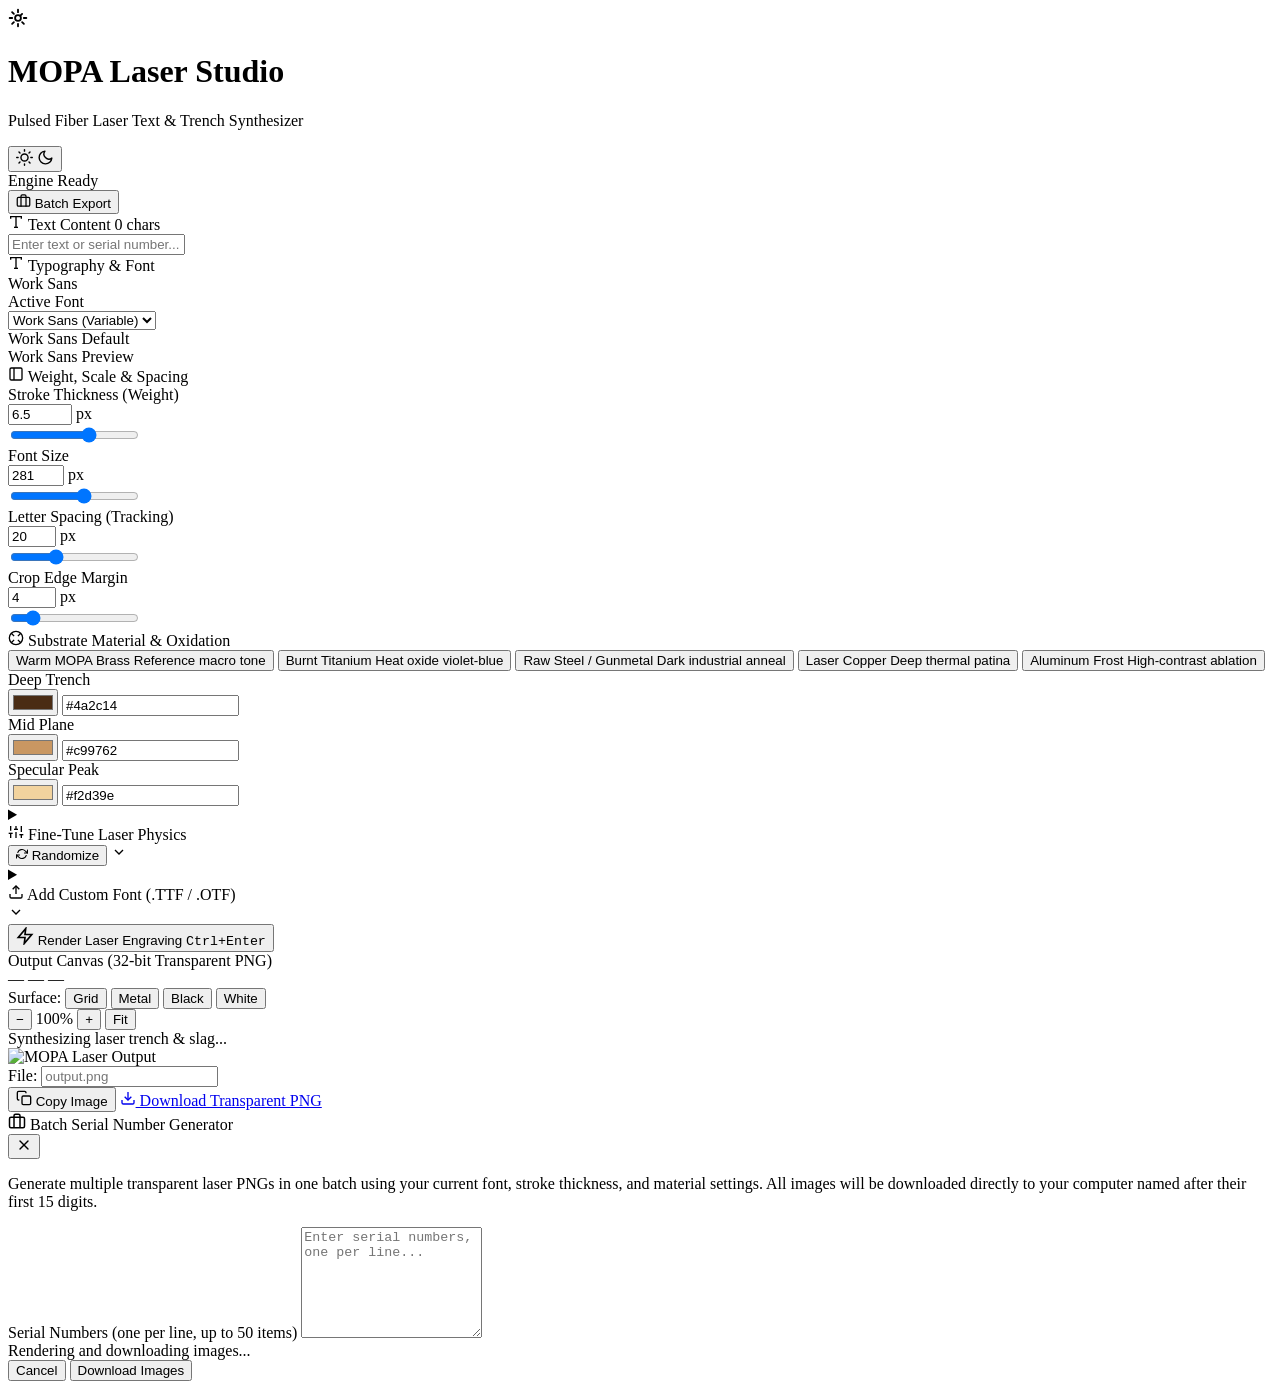
==== templates/index.html @ c63aba0c "feat: complete MOPA Laser Studio with 100% client-side GitHub Pages support" ====
<!DOCTYPE html>
<html lang="en">
<head>
  <meta charset="UTF-8">
  <meta name="viewport" content="width=device-width, initial-scale=1.0">
  <title>MOPA Laser Studio</title>
  <link rel="icon" href="data:image/svg+xml,<svg xmlns='http://www.w3.org/2000/svg' viewBox='0 0 100 100'><rect width='100' height='100' rx='22' fill='%230071e3'/><path d='M30 70 L70 30 M45 30 L70 30 L70 55' stroke='white' stroke-width='9' stroke-linecap='round' stroke-linejoin='round' fill='none'/></svg>">
  <link rel="stylesheet" href="static/css/style.css">
  <!-- Apple-inspired Typography -->
  <link rel="preconnect" href="https://fonts.googleapis.com">
  <link rel="preconnect" href="https://fonts.gstatic.com" crossorigin>
  <link href="https://fonts.googleapis.com/css2?family=Inter:wght@300;400;500;600;700&family=JetBrains+Mono:wght@400;500;600&display=swap" rel="stylesheet">
</head>
<body class="light-theme">
  <!-- Apple-style Frosted Header -->
  <header class="app-header">
    <div class="header-left">
      <div class="logo-mark">
        <svg width="20" height="20" viewBox="0 0 24 24" fill="none" stroke="currentColor" stroke-width="2.2" stroke-linecap="round" stroke-linejoin="round">
          <circle cx="12" cy="12" r="3.5"></circle>
          <path d="M12 2v3"></path>
          <path d="M12 19v3"></path>
          <path d="M2 12h3"></path>
          <path d="M19 12h3"></path>
          <path d="m4.93 4.93 2.12 2.12"></path>
          <path d="m16.95 16.95 2.12 2.12"></path>
          <path d="m16.95 7.05-2.12 2.12"></path>
          <path d="m4.93 19.07 2.12-2.12"></path>
        </svg>
      </div>
      <div>
        <h1 class="logo-title">MOPA Laser Studio</h1>
        <p class="logo-subtitle">Pulsed Fiber Laser Text &amp; Trench Synthesizer</p>
      </div>
    </div>
    
    <div class="header-right">
      <!-- Dark / Light Mode Switcher -->
      <button type="button" class="theme-toggle-btn" id="themeToggleBtn" aria-label="Toggle Dark Mode" title="Toggle Light / Dark Mode">
        <svg class="sun-icon" width="17" height="17" viewBox="0 0 24 24" fill="none" stroke="currentColor" stroke-width="2" stroke-linecap="round" stroke-linejoin="round">
          <circle cx="12" cy="12" r="5"></circle>
          <line x1="12" y1="1" x2="12" y2="3"></line>
          <line x1="12" y1="21" x2="12" y2="23"></line>
          <line x1="4.22" y1="4.22" x2="5.64" y2="5.64"></line>
          <line x1="18.36" y1="18.36" x2="19.78" y2="19.78"></line>
          <line x1="1" y1="12" x2="3" y2="12"></line>
          <line x1="21" y1="12" x2="23" y2="12"></line>
          <line x1="4.22" y1="19.78" x2="5.64" y2="18.36"></line>
          <line x1="18.36" y1="5.64" x2="19.78" y2="4.22"></line>
        </svg>
        <svg class="moon-icon" width="17" height="17" viewBox="0 0 24 24" fill="none" stroke="currentColor" stroke-width="2" stroke-linecap="round" stroke-linejoin="round">
          <path d="M21 12.79A9 9 0 1 1 11.21 3 7 7 0 0 0 21 12.79z"></path>
        </svg>
      </button>

      <div class="status-indicator" id="appStatus">
        <span class="status-pip"></span>
        <span class="status-text">Engine Ready</span>
      </div>

      <button type="button" class="btn-apple-glow btn-apple-sm" id="openBatchModalBtn">
        <svg width="15" height="15" viewBox="0 0 24 24" fill="none" stroke="currentColor" stroke-width="2" stroke-linecap="round" stroke-linejoin="round">
          <rect x="2" y="7" width="20" height="14" rx="2" ry="2"></rect>
          <path d="M16 21V5a2 2 0 0 0-2-2h-4a2 2 0 0 0-2 2v16"></path>
        </svg>
        Batch Export
      </button>
    </div>
  </header>

  <!-- Main Split Workspace -->
  <main class="workspace-layout">
    <!-- Left Configuration Sidebar -->
    <aside class="controls-sidebar">
      <!-- 1. Text & Serial Input -->
      <section class="card">
        <div class="card-head">
          <label for="textInput" class="card-title">
            <svg width="16" height="16" viewBox="0 0 24 24" fill="none" stroke="currentColor" stroke-width="2">
              <polyline points="4 7 4 4 20 4 20 7"></polyline>
              <line x1="9" y1="20" x2="15" y2="20"></line>
              <line x1="12" y1="4" x2="12" y2="20"></line>
            </svg>
            Text Content
          </label>
          <span class="badge" id="charCount">0 chars</span>
        </div>

        <div class="input-wrap">
          <input 
            type="text" 
            id="textInput" 
            class="text-input" 
            value="" 
            placeholder="Enter text or serial number..."
            autocomplete="off"
            spellcheck="false"
          />
        </div>
      </section>

      <!-- 2. Typography & Font Selection (Work Sans Default) -->
      <section class="card">
        <div class="card-head">
          <div class="card-title">
            <svg width="16" height="16" viewBox="0 0 24 24" fill="none" stroke="currentColor" stroke-width="2">
              <path d="M4 7V4h16v3"></path>
              <path d="M9 20h6"></path>
              <path d="M12 4v16"></path>
            </svg>
            Typography &amp; Font
          </div>
          <span class="badge badge-accent" id="activeFontBadge">Work Sans</span>
        </div>

        <!-- Font Selector Dropdown -->
        <div class="field-group">
          <label for="fontSelect" class="field-label">Active Font</label>
          <div class="select-wrapper">
            <select id="fontSelect" class="select-input">
              <option value="WorkSans-VariableFont_wght.ttf" selected>Work Sans (Variable)</option>
              <option value="Arial-Bold.ttf">Arial Bold</option>
              <option value="Consolas.ttf">Consolas</option>
              <option value="Impact.ttf">Impact</option>
            </select>
          </div>
        </div>

        <!-- Live Font Preview Strip -->
        <div class="font-preview-card">
          <div class="preview-meta">
            <span id="fontFamilyLabel">Work Sans</span>
            <span id="fontSizeKbLabel">Default</span>
          </div>
          <div class="preview-sample" id="liveFontPreview">
            Work Sans Preview
          </div>
        </div>
      </section>

      <!-- 3. Weight, Scale & Spacing (Exact user specifications) -->
      <section class="card">
        <div class="card-head">
          <div class="card-title">
            <svg width="16" height="16" viewBox="0 0 24 24" fill="none" stroke="currentColor" stroke-width="2">
              <rect x="3" y="3" width="18" height="18" rx="2" ry="2"></rect>
              <line x1="9" y1="3" x2="9" y2="21"></line>
            </svg>
            Weight, Scale &amp; Spacing
          </div>
        </div>

        <!-- Stroke Thickness (Weight): Default 6.5 px -->
        <div class="control-row">
          <div class="row-header">
            <label for="strokeThicknessInput" class="row-label">Stroke Thickness (Weight)</label>
            <div class="val-pill">
              <input type="number" id="strokeThicknessVal" class="num-box" min="-8" max="15" step="0.5" value="6.5" /> px
            </div>
          </div>
          <input type="range" id="strokeThicknessInput" min="-8" max="15" step="0.5" value="6.5" class="range-slider" />
        </div>

        <!-- Font Size: Default 281 px -->
        <div class="control-row">
          <div class="row-header">
            <label for="fontSizeInput" class="row-label">Font Size</label>
            <div class="val-pill">
              <input type="number" id="fontSizeVal" class="num-box" min="40" max="450" value="281" /> px
            </div>
          </div>
          <input type="range" id="fontSizeInput" min="40" max="450" value="281" class="range-slider" />
        </div>

        <!-- Letter Spacing (Tracking): Default 20 px -->
        <div class="control-row">
          <div class="row-header">
            <label for="letterSpacingInput" class="row-label">Letter Spacing (Tracking)</label>
            <div class="val-pill">
              <input type="number" id="letterSpacingVal" class="num-box" min="0" max="60" value="20" /> px
            </div>
          </div>
          <input type="range" id="letterSpacingInput" min="0" max="60" value="20" class="range-slider" />
        </div>

        <!-- Crop Edge Margin: Default 4 px -->
        <div class="control-row">
          <div class="row-header">
            <label for="cropPadInput" class="row-label">Crop Edge Margin</label>
            <div class="val-pill">
              <input type="number" id="cropPadVal" class="num-box" min="0" max="40" value="4" /> px
            </div>
          </div>
          <input type="range" id="cropPadInput" min="0" max="30" value="4" class="range-slider" />
        </div>
      </section>

      <!-- 4. Substrate Material & Oxidation -->
      <section class="card">
        <div class="card-head">
          <div class="card-title">
            <svg width="16" height="16" viewBox="0 0 24 24" fill="none" stroke="currentColor" stroke-width="2">
              <circle cx="12" cy="12" r="10"></circle>
              <path d="m4.93 4.93 4.24 4.24"></path>
              <path d="m14.83 9.17 4.24-4.24"></path>
              <path d="m14.83 14.83 4.24 4.24"></path>
              <path d="m9.17 14.83-4.24 4.24"></path>
            </svg>
            Substrate Material &amp; Oxidation
          </div>
        </div>

        <!-- Material Presets -->
        <div class="material-grid">
          <button type="button" class="material-btn active" data-preset="brass">
            <span class="swatch-strip" style="background: linear-gradient(135deg, #4a2c14 0%, #c99762 50%, #f2d39e 100%)"></span>
            <span class="material-title">Warm MOPA Brass</span>
            <span class="material-caption">Reference macro tone</span>
          </button>

          <button type="button" class="material-btn" data-preset="titanium">
            <span class="swatch-strip" style="background: linear-gradient(135deg, #15133c 0%, #3a86ff 50%, #ffbe0b 100%)"></span>
            <span class="material-title">Burnt Titanium</span>
            <span class="material-caption">Heat oxide violet-blue</span>
          </button>

          <button type="button" class="material-btn" data-preset="steel">
            <span class="swatch-strip" style="background: linear-gradient(135deg, #121416 0%, #4a5568 50%, #cbd5e1 100%)"></span>
            <span class="material-title">Raw Steel / Gunmetal</span>
            <span class="material-caption">Dark industrial anneal</span>
          </button>

          <button type="button" class="material-btn" data-preset="copper">
            <span class="swatch-strip" style="background: linear-gradient(135deg, #2c130b 0%, #b45309 50%, #fcd34d 100%)"></span>
            <span class="material-title">Laser Copper</span>
            <span class="material-caption">Deep thermal patina</span>
          </button>

          <button type="button" class="material-btn" data-preset="aluminum">
            <span class="swatch-strip" style="background: linear-gradient(135deg, #334155 0%, #94a3b8 50%, #f8fafc 100%)"></span>
            <span class="material-title">Aluminum Frost</span>
            <span class="material-caption">High-contrast ablation</span>
          </button>
        </div>

        <!-- Custom Color Pickers -->
        <div class="color-pickers-row">
          <div class="picker-cell">
            <span class="picker-label">Deep Trench</span>
            <div class="picker-field">
              <input type="color" id="colorDarkPicker" value="#4a2c14" />
              <input type="text" id="colorDarkHex" class="hex-box" value="#4a2c14" />
            </div>
          </div>

          <div class="picker-cell">
            <span class="picker-label">Mid Plane</span>
            <div class="picker-field">
              <input type="color" id="colorMidPicker" value="#c99762" />
              <input type="text" id="colorMidHex" class="hex-box" value="#c99762" />
            </div>
          </div>

          <div class="picker-cell">
            <span class="picker-label">Specular Peak</span>
            <div class="picker-field">
              <input type="color" id="colorLightPicker" value="#f2d39e" />
              <input type="text" id="colorLightHex" class="hex-box" value="#f2d39e" />
            </div>
          </div>
        </div>
      </section>

      <!-- 5. Fine-Tune Laser Physics Accordion (Exact user default specifications) -->
      <details class="card accordion-card" id="advancedCard">
        <summary class="accordion-head">
          <div class="card-title">
            <svg width="16" height="16" viewBox="0 0 24 24" fill="none" stroke="currentColor" stroke-width="2">
              <line x1="4" y1="21" x2="4" y2="14"></line>
              <line x1="4" y1="10" x2="4" y2="3"></line>
              <line x1="12" y1="21" x2="12" y2="12"></line>
              <line x1="12" y1="8" x2="12" y2="3"></line>
              <line x1="20" y1="21" x2="20" y2="16"></line>
              <line x1="20" y1="12" x2="20" y2="3"></line>
              <line x1="1" y1="14" x2="7" y2="14"></line>
              <line x1="9" y1="8" x2="15" y2="8"></line>
              <line x1="17" y1="16" x2="23" y2="16"></line>
            </svg>
            Fine-Tune Laser Physics
          </div>
          <div class="summary-action-group">
            <button type="button" class="btn-apple-glow btn-apple-xs randomize-header-btn" id="randomizeSeedHeaderBtn" title="Randomize laser variation without opening menu">
              <svg width="12" height="12" viewBox="0 0 24 24" fill="none" stroke="currentColor" stroke-width="2.2" stroke-linecap="round" stroke-linejoin="round">
                <polyline points="23 4 23 10 17 10"></polyline>
                <polyline points="1 20 1 14 7 14"></polyline>
                <path d="M3.51 9a9 9 0 0 1 14.85-3.36L23 10M1 14l4.64 4.36A9 9 0 0 0 20.49 15"></path>
              </svg>
              Randomize
            </button>
            <svg class="chevron-icon" width="16" height="16" viewBox="0 0 24 24" fill="none" stroke="currentColor" stroke-width="2">
              <polyline points="6 9 12 15 18 9"></polyline>
            </svg>
          </div>
        </summary>

        <div class="accordion-body">
          <!-- Sawtooth Burr Pitch: Default 13 -->
          <div class="control-row">
            <div class="row-header">
              <label for="pitchInput" class="row-label">Sawtooth Burr Pitch</label>
              <div class="val-pill">
                <input type="number" id="pitchVal" class="num-box" step="0.5" min="2" max="30" value="13" />
              </div>
            </div>
            <input type="range" id="pitchInput" step="0.5" min="3" max="25" value="13" class="range-slider" />
          </div>

          <!-- Galvo Scan Saw Angle: Default 0.45 -->
          <div class="control-row">
            <div class="row-header">
              <label for="sawAngleInput" class="row-label">Galvo Scan Saw Angle</label>
              <div class="val-pill">
                <input type="number" id="sawAngleVal" class="num-box" step="0.05" min="0" max="1" value="0.45" />
              </div>
            </div>
            <input type="range" id="sawAngleInput" step="0.05" min="0" max="1" value="0.45" class="range-slider" />
          </div>

          <!-- Burr Teeth Density: Default 0.25 -->
          <div class="control-row">
            <div class="row-header">
              <label for="teethThreshInput" class="row-label">Burr Teeth Density</label>
              <div class="val-pill">
                <input type="number" id="teethThreshVal" class="num-box" step="0.05" min="0.05" max="0.9" value="0.25" />
              </div>
            </div>
            <input type="range" id="teethThreshInput" step="0.05" min="0.05" max="0.9" value="0.25" class="range-slider" />
          </div>

          <!-- Scan-Line Edge Jitter: Default 5 px -->
          <div class="control-row">
            <div class="row-header">
              <label for="jitterInput" class="row-label">Scan-Line Edge Jitter</label>
              <div class="val-pill">
                <input type="number" id="jitterVal" class="num-box" min="0" max="6" value="5" /> px
              </div>
            </div>
            <input type="range" id="jitterInput" min="0" max="6" value="5" class="range-slider" />
          </div>

          <!-- Raised Melt Lip Height: Default 0.16 -->
          <div class="control-row">
            <div class="row-header">
              <label for="lipIntensityInput" class="row-label">Raised Melt Lip Height</label>
              <div class="val-pill">
                <input type="number" id="lipIntensityVal" class="num-box" step="0.02" min="0" max="0.8" value="0.16" />
              </div>
            </div>
            <input type="range" id="lipIntensityInput" step="0.02" min="0" max="0.8" value="0.16" class="range-slider" />
          </div>

          <!-- Inner Trench Depth: Default 0.3 -->
          <div class="control-row">
            <div class="row-header">
              <label for="trenchIntensityInput" class="row-label">Inner Trench Depth</label>
              <div class="val-pill">
                <input type="number" id="trenchIntensityVal" class="num-box" step="0.02" min="0" max="0.9" value="0.3" />
              </div>
            </div>
            <input type="range" id="trenchIntensityInput" step="0.02" min="0" max="0.9" value="0.3" class="range-slider" />
          </div>

          <!-- Melt Slag Texture Roughness: Default 0.45 -->
          <div class="control-row">
            <div class="row-header">
              <label for="slagNoiseInput" class="row-label">Melt Slag Texture Roughness</label>
              <div class="val-pill">
                <input type="number" id="slagNoiseVal" class="num-box" step="0.05" min="0" max="1" value="0.45" />
              </div>
            </div>
            <input type="range" id="slagNoiseInput" step="0.05" min="0" max="1" value="0.45" class="range-slider" />
          </div>

          <!-- Random Noise Seed: Default 18780 -->
          <div class="seed-row">
            <div class="seed-input-wrap">
              <label for="seedInput" class="row-label">Random Noise Seed</label>
              <input type="number" id="seedInput" class="num-box num-box-wide" value="18780" />
            </div>
            <button type="button" class="btn-subtle" id="randomizeSeedBtn">
              <svg width="14" height="14" viewBox="0 0 24 24" fill="none" stroke="currentColor" stroke-width="2">
                <polyline points="1 4 1 10 7 10"></polyline>
                <polyline points="23 20 23 14 17 14"></polyline>
                <path d="M20.49 9A9 9 0 0 0 5.64 5.64L1 10m22 4l-4.64 4.36A9 9 0 0 1 3.51 15"></path>
              </svg>
              Randomize
            </button>
          </div>
        </div>
      </details>

      <!-- 6. Hidden / Expandable Custom Font Upload (Placed cleanly at the bottom) -->
      <details class="card accordion-card custom-font-disclosure" id="customFontDetails">
        <summary class="accordion-head">
          <div class="card-title">
            <svg width="16" height="16" viewBox="0 0 24 24" fill="none" stroke="currentColor" stroke-width="2">
              <path d="M21 15v4a2 2 0 0 1-2 2H5a2 2 0 0 1-2-2v-4"></path>
              <polyline points="17 8 12 3 7 8"></polyline>
              <line x1="12" y1="3" x2="12" y2="15"></line>
            </svg>
            Add Custom Font (.TTF / .OTF)
          </div>
          <svg class="chevron-icon" width="16" height="16" viewBox="0 0 24 24" fill="none" stroke="currentColor" stroke-width="2">
            <polyline points="6 9 12 15 18 9"></polyline>
          </svg>
        </summary>

        <div class="accordion-body">
          <div class="drop-zone" id="fontDropZone">
            <input type="file" id="fontFileInput" accept=".ttf,.otf,.woff,.woff2" class="hidden-input" />
            <div class="drop-content">
              <svg class="drop-icon" width="24" height="24" viewBox="0 0 24 24" fill="none" stroke="currentColor" stroke-width="2">
                <path d="M21 15v4a2 2 0 0 1-2 2H5a2 2 0 0 1-2-2v-4"></path>
                <polyline points="17 8 12 3 7 8"></polyline>
                <line x1="12" y1="3" x2="12" y2="15"></line>
              </svg>
              <p class="drop-title">Drop custom <strong>.TTF</strong> or <strong>.OTF</strong> here</p>
              <p class="drop-subtitle">or <span class="drop-browse">browse from computer</span></p>
            </div>
            <div class="upload-progress" id="uploadProgress">
              <div class="progress-track">
                <div class="progress-bar" id="progressBar"></div>
              </div>
              <span class="progress-text" id="progressText">Uploading font...</span>
            </div>
          </div>
        </div>
      </details>

      <!-- Sticky Render Action Button with Apple Capsule Glow -->
      <div class="sidebar-footer">
        <button type="button" class="btn-apple-glow btn-apple-primary btn-apple-large" id="generateBtn">
          <svg width="18" height="18" viewBox="0 0 24 24" fill="none" stroke="currentColor" stroke-width="2.2">
            <polygon points="13 2 3 14 12 14 11 22 21 10 12 10 13 2"></polygon>
          </svg>
          Render Laser Engraving
          <kbd class="shortcut-tag">Ctrl+Enter</kbd>
        </button>
      </div>
    </aside>

    <!-- Right Image Preview Stage -->
    <section class="viewer-section">
      <!-- Viewer Top Action Bar -->
      <div class="viewer-header">
        <div class="viewer-meta">
          <span class="meta-title">Output Canvas (32-bit Transparent PNG)</span>
          <div class="meta-chips">
            <span class="meta-chip" id="metaResolution">—</span>
            <span class="meta-chip" id="metaSize">—</span>
            <span class="meta-chip chip-speed" id="metaSpeed">—</span>
          </div>
        </div>

        <div class="viewer-actions">
          <!-- Substrate Switcher -->
          <div class="substrate-group">
            <span class="substrate-label">Surface:</span>
            <button type="button" class="substrate-chip active" data-bg="checkerboard" title="Transparent Checkerboard">
              <span class="substrate-dot bg-grid"></span>
              Grid
            </button>
            <button type="button" class="substrate-chip" data-bg="metal" title="Brushed Dark Metal">
              <span class="substrate-dot bg-metal"></span>
              Metal
            </button>
            <button type="button" class="substrate-chip" data-bg="black" title="Obsidian Black">
              <span class="substrate-dot bg-black"></span>
              Black
            </button>
            <button type="button" class="substrate-chip" data-bg="white" title="Pure White">
              <span class="substrate-dot bg-white"></span>
              White
            </button>
          </div>

          <!-- Zoom Bar -->
          <div class="zoom-bar">
            <button type="button" class="zoom-btn" id="zoomOutBtn" title="Zoom Out">−</button>
            <span class="zoom-level" id="zoomLevel">100%</span>
            <button type="button" class="zoom-btn" id="zoomInBtn" title="Zoom In">+</button>
            <button type="button" class="zoom-btn zoom-btn-text" id="zoomResetBtn" title="Fit to Canvas">Fit</button>
          </div>
        </div>
      </div>

      <!-- Main Canvas Stage Area -->
      <div class="stage-viewport" id="stageContainer">
        <div class="stage-canvas surface-checkerboard" id="interactiveStage">
          <!-- Loading Laser Line -->
          <div class="stage-spinner-overlay hidden" id="stageLoading">
            <div class="laser-beam-sweep"></div>
            <div class="loader-circle"></div>
            <span class="loader-caption">Synthesizing laser trench &amp; slag...</span>
          </div>

          <!-- Rendered Output PNG -->
          <div class="image-box" id="imageWrapper">
            <img id="mopaOutputImage" alt="MOPA Laser Output" src="" />
          </div>

          <!-- Empty State -->
          <div class="stage-placeholder" id="stageEmpty" style="display: none;">
            <p>Click <strong>Render Laser Engraving</strong> or press <strong>Ctrl+Enter</strong></p>
          </div>
        </div>
      </div>

      <!-- Bottom Export & Download Bar -->
      <div class="viewer-footer">
        <div class="filename-field">
          <label for="outputFileName" class="field-prefix">File:</label>
          <input type="text" id="outputFileName" class="filename-input" value="" placeholder="output.png" />
        </div>

        <div class="export-actions">
          <button type="button" class="btn-apple-glow btn-apple-secondary" id="copyImageBtn">
            <svg width="16" height="16" viewBox="0 0 24 24" fill="none" stroke="currentColor" stroke-width="2">
              <rect x="9" y="9" width="13" height="13" rx="2" ry="2"></rect>
              <path d="M5 15H4a2 2 0 0 1-2-2V4a2 2 0 0 1 2-2h9a2 2 0 0 1 2 2v1"></path>
            </svg>
            Copy Image
          </button>

          <a id="downloadBtnLink" class="btn-apple-glow btn-apple-primary" download="output.png" href="#">
            <svg width="16" height="16" viewBox="0 0 24 24" fill="none" stroke="currentColor" stroke-width="2">
              <path d="M21 15v4a2 2 0 0 1-2 2H5a2 2 0 0 1-2-2v-4"></path>
              <polyline points="7 10 12 15 17 10"></polyline>
              <line x1="12" y1="15" x2="12" y2="3"></line>
            </svg>
            Download Transparent PNG
          </a>
        </div>
      </div>
    </section>
  </main>

  <!-- Batch Export Modal -->
  <div class="modal-backdrop hidden" id="batchModal">
    <div class="modal-dialog">
      <div class="modal-header">
        <div class="modal-title">
          <svg width="18" height="18" viewBox="0 0 24 24" fill="none" stroke="currentColor" stroke-width="2">
            <rect x="2" y="7" width="20" height="14" rx="2" ry="2"></rect>
            <path d="M16 21V5a2 2 0 0 0-2-2h-4a2 2 0 0 0-2 2v16"></path>
          </svg>
          Batch Serial Number Generator
        </div>
        <button type="button" class="modal-close-btn" id="closeBatchModalBtn" aria-label="Close">
          <svg width="16" height="16" viewBox="0 0 24 24" fill="none" stroke="currentColor" stroke-width="2" stroke-linecap="round" stroke-linejoin="round">
            <line x1="18" y1="6" x2="6" y2="18"></line>
            <line x1="6" y1="6" x2="18" y2="18"></line>
          </svg>
        </button>
      </div>

      <div class="modal-content">
        <p class="modal-description">
          Generate multiple transparent laser PNGs in one batch using your current font, stroke thickness, and material settings. All images will be downloaded directly to your computer named after their first 15 digits.
        </p>

        <div class="field-group">
          <label for="batchTextarea" class="field-label">Serial Numbers (one per line, up to 50 items)</label>
          <textarea id="batchTextarea" class="batch-textarea" rows="7" placeholder="Enter serial numbers, one per line..."></textarea>
        </div>

        <div class="batch-loader hidden" id="batchProgressArea">
          <div class="loader-circle-sm"></div>
          <span id="batchStatusText">Rendering and downloading images...</span>
        </div>
      </div>

      <div class="modal-footer">
        <button type="button" class="btn-subtle" id="cancelBatchBtn">Cancel</button>
        <button type="button" class="btn-apple-glow btn-apple-primary" id="runBatchBtn">
          Download Images
        </button>
      </div>
    </div>
  </div>

  <!-- Toast Shelf -->
  <div class="toast-shelf" id="toastContainer"></div>

  <script src="static/js/mopa-engine.js"></script>
  <script src="static/js/app.js"></script>
</body>
</html>
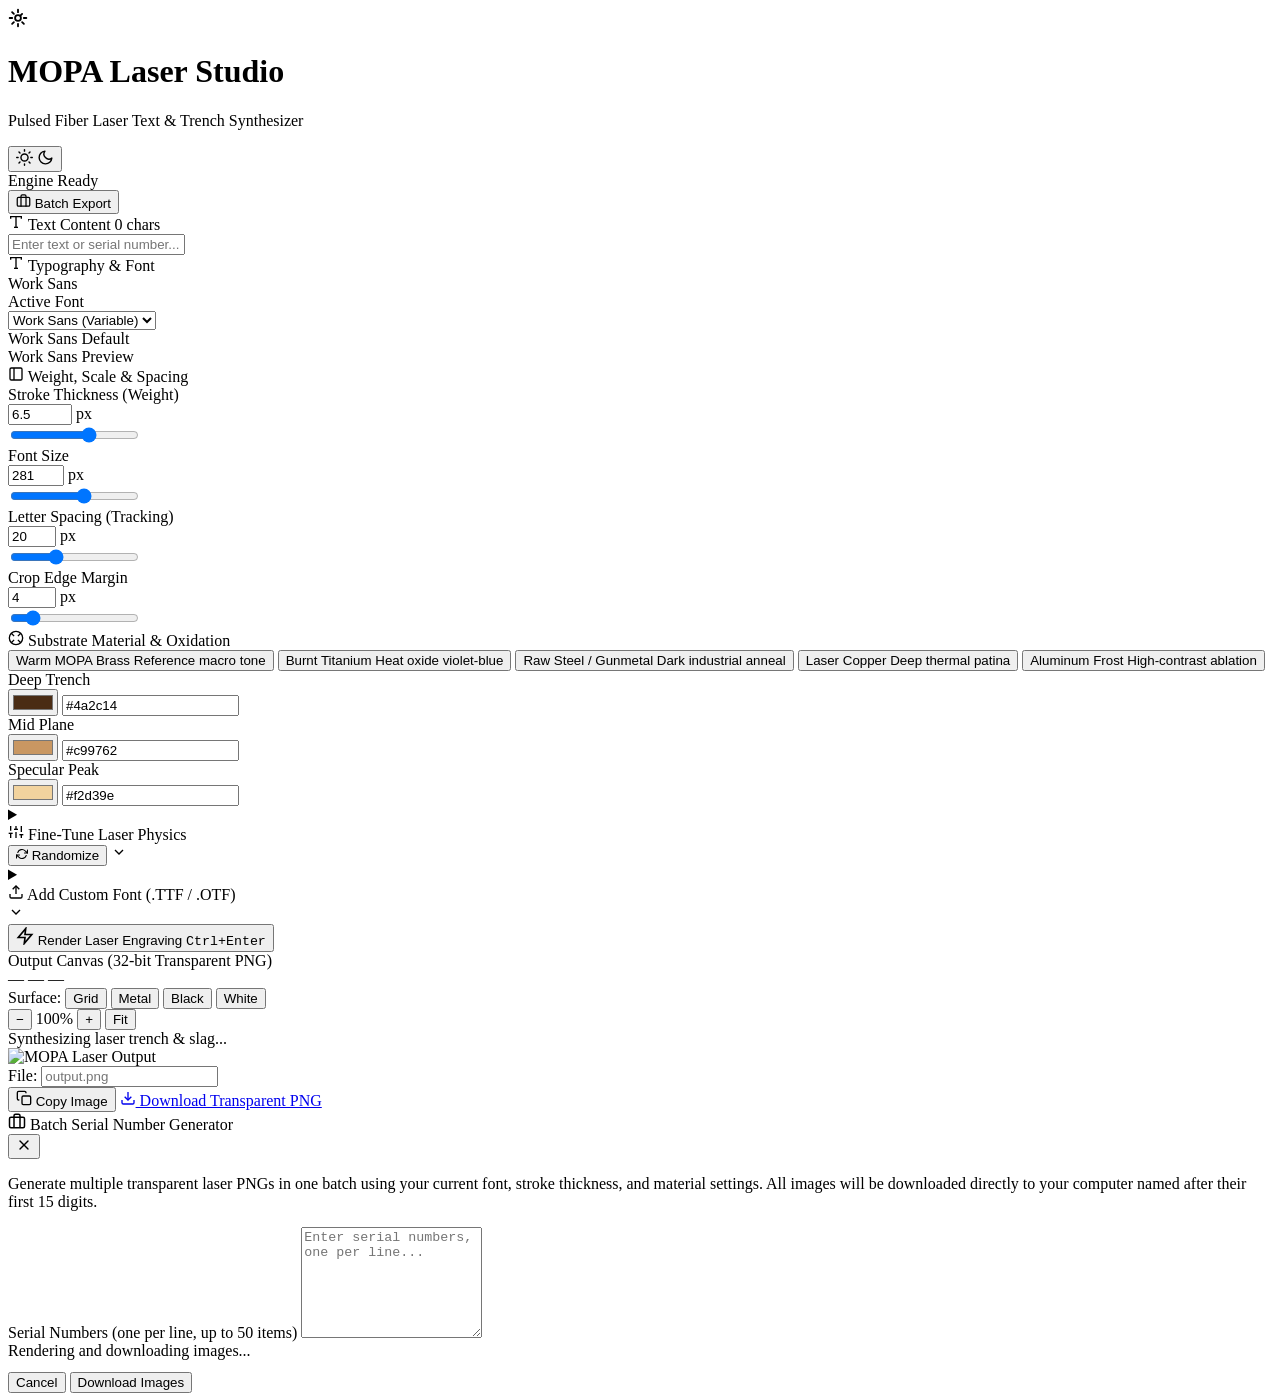
==== commit 83ea7eb4: "fix: hardcode Work Sans base64 font & fix all slider bindings and real-time live preview" ====
--- a/templates/index.html
+++ b/templates/index.html
@@ -6,12 +6,15 @@
   <title>MOPA Laser Studio</title>
   <link rel="icon" href="data:image/svg+xml,<svg xmlns='http://www.w3.org/2000/svg' viewBox='0 0 100 100'><rect width='100' height='100' rx='22' fill='%230071e3'/><path d='M30 70 L70 30 M45 30 L70 30 L70 55' stroke='white' stroke-width='9' stroke-linecap='round' stroke-linejoin='round' fill='none'/></svg>">
   <link rel="stylesheet" href="static/css/style.css">
-  <!-- Apple-inspired Typography -->
+  <link rel="stylesheet" href="static/css/work-sans.css">
+  <!-- Apple-inspired Typography & Hardcoded Work Sans -->
   <link rel="preconnect" href="https://fonts.googleapis.com">
   <link rel="preconnect" href="https://fonts.gstatic.com" crossorigin>
-  <link href="https://fonts.googleapis.com/css2?family=Inter:wght@300;400;500;600;700&family=JetBrains+Mono:wght@400;500;600&display=swap" rel="stylesheet">
+  <link href="https://fonts.googleapis.com/css2?family=Work+Sans:ital,wght@0,100..900;1,100..900&family=Inter:wght@300;400;500;600;700&family=JetBrains+Mono:wght@400;500;600&display=swap" rel="stylesheet">
 </head>
 <body class="light-theme">
+  <!-- Hardcoded Font Preload Hook -->
+  <span id="fontPreloadHook" style="font-family: 'Work Sans', sans-serif; font-weight: 700; opacity: 0; position: absolute; pointer-events: none; z-index: -9999;">0123456789 Work Sans Preview</span>
   <!-- Apple-style Frosted Header -->
   <header class="app-header">
     <div class="header-left">
@@ -118,10 +121,10 @@
           <label for="fontSelect" class="field-label">Active Font</label>
           <div class="select-wrapper">
             <select id="fontSelect" class="select-input">
-              <option value="WorkSans-VariableFont_wght.ttf" selected>Work Sans (Variable)</option>
-              <option value="Arial-Bold.ttf">Arial Bold</option>
-              <option value="Consolas.ttf">Consolas</option>
-              <option value="Impact.ttf">Impact</option>
+              <option value="WorkSans-VariableFont_wght.ttf" data-font-family="Work Sans" data-name="Work Sans" selected>Work Sans (Variable)</option>
+              <option value="Arial-Bold.ttf" data-font-family="Arial Bold" data-name="Arial Bold">Arial Bold</option>
+              <option value="Consolas.ttf" data-font-family="Consolas" data-name="Consolas">Consolas</option>
+              <option value="Impact.ttf" data-font-family="Impact" data-name="Impact">Impact</option>
             </select>
           </div>
         </div>
@@ -577,6 +580,9 @@
         <div class="batch-loader hidden" id="batchProgressArea">
           <div class="loader-circle-sm"></div>
           <span id="batchStatusText">Rendering and downloading images...</span>
+          <div style="width: 100%; height: 4px; background: var(--slider-track); border-radius: 2px; margin-top: 8px; overflow: hidden;">
+            <div id="batchProgressBar" style="width: 0%; height: 100%; background: var(--accent-apple); transition: width 0.15s ease;"></div>
+          </div>
         </div>
       </div>
 
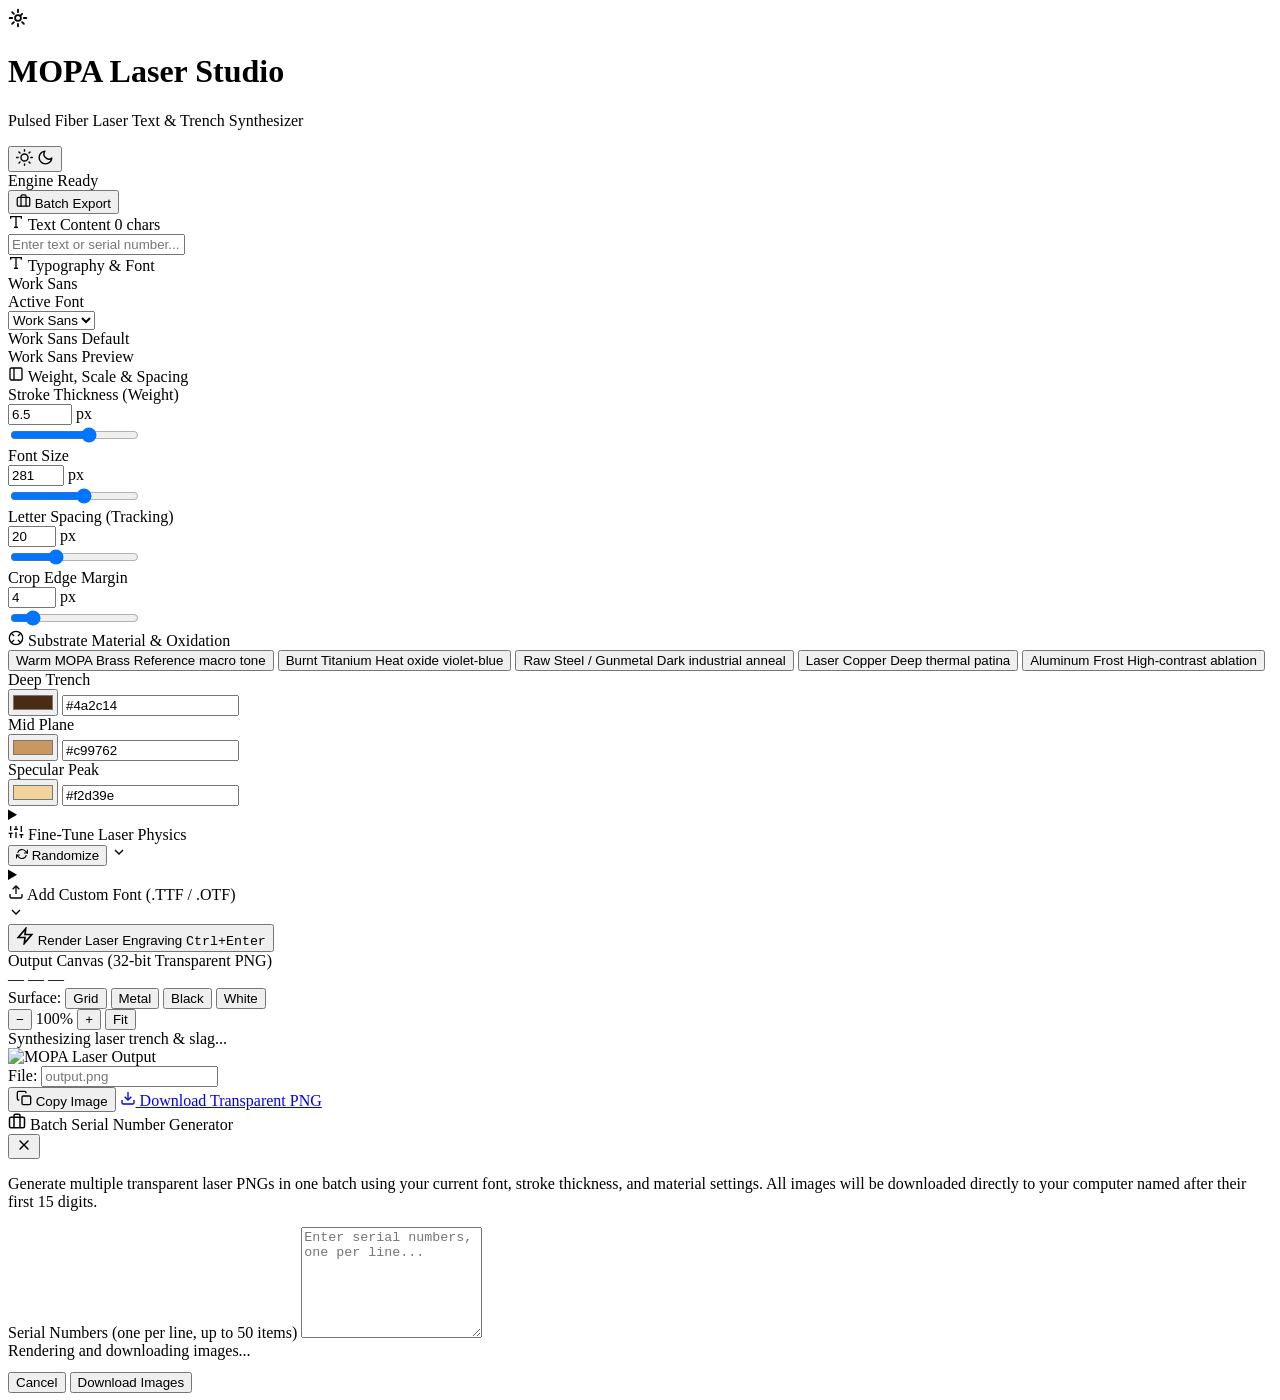
==== commit c5163698: "feat: use official Google Fonts Work Sans Latin specimen and remove all other placeholder fonts" ====
--- a/templates/index.html
+++ b/templates/index.html
@@ -121,10 +121,7 @@
           <label for="fontSelect" class="field-label">Active Font</label>
           <div class="select-wrapper">
             <select id="fontSelect" class="select-input">
-              <option value="WorkSans-VariableFont_wght.ttf" data-font-family="Work Sans" data-name="Work Sans" selected>Work Sans (Variable)</option>
-              <option value="Arial-Bold.ttf" data-font-family="Arial Bold" data-name="Arial Bold">Arial Bold</option>
-              <option value="Consolas.ttf" data-font-family="Consolas" data-name="Consolas">Consolas</option>
-              <option value="Impact.ttf" data-font-family="Impact" data-name="Impact">Impact</option>
+              <option value="WorkSans-VariableFont_wght.ttf" data-font-family="Work Sans" data-name="Work Sans" selected>Work Sans</option>
             </select>
           </div>
         </div>
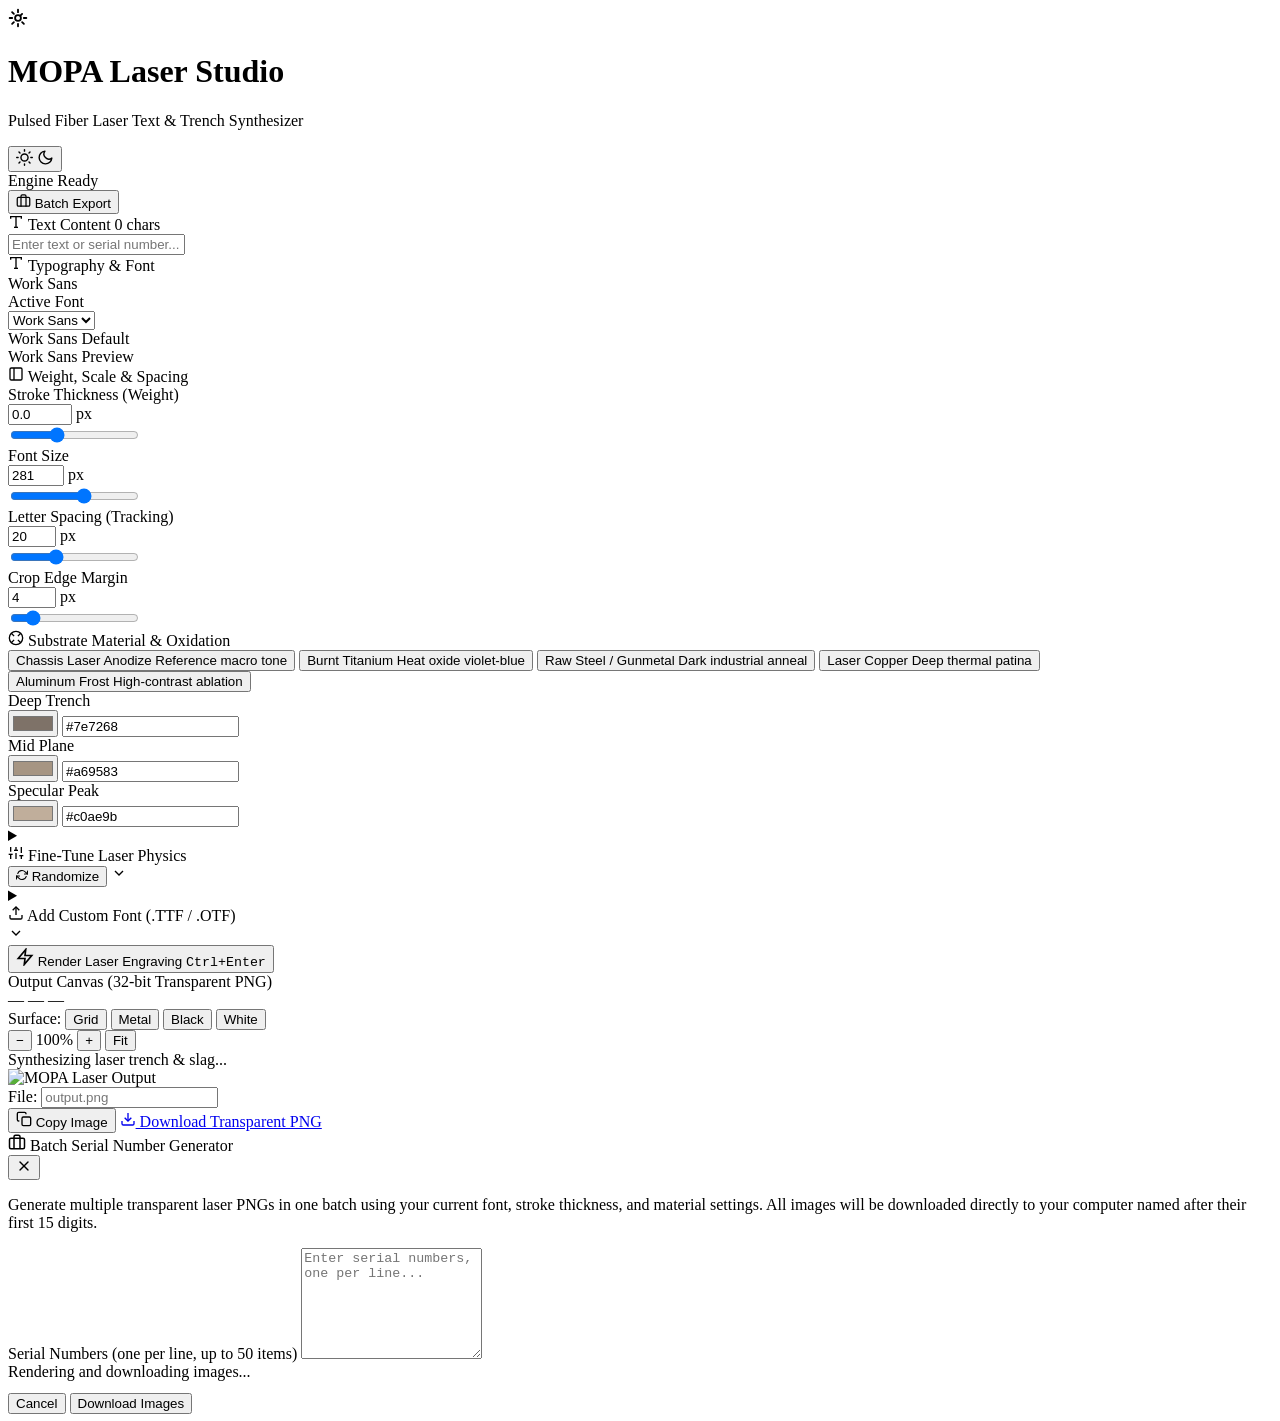
==== commit 2d102499: "Calibrate font curves, heights, and edge sharpness to match authentic chassis macro laser engraving" ====
--- a/templates/index.html
+++ b/templates/index.html
@@ -150,15 +150,15 @@
           </div>
         </div>
 
-        <!-- Stroke Thickness (Weight): Default 6.5 px -->
+        <!-- Stroke Thickness (Weight): Default 0.0 px (Calibrated Vector Sharpness) -->
         <div class="control-row">
           <div class="row-header">
             <label for="strokeThicknessInput" class="row-label">Stroke Thickness (Weight)</label>
             <div class="val-pill">
-              <input type="number" id="strokeThicknessVal" class="num-box" min="-8" max="15" step="0.5" value="6.5" /> px
-            </div>
-          </div>
-          <input type="range" id="strokeThicknessInput" min="-8" max="15" step="0.5" value="6.5" class="range-slider" />
+              <input type="number" id="strokeThicknessVal" class="num-box" min="-8" max="15" step="0.5" value="0.0" /> px
+            </div>
+          </div>
+          <input type="range" id="strokeThicknessInput" min="-8" max="15" step="0.5" value="0.0" class="range-slider" />
         </div>
 
         <!-- Font Size: Default 281 px -->
@@ -213,8 +213,8 @@
         <!-- Material Presets -->
         <div class="material-grid">
           <button type="button" class="material-btn active" data-preset="brass">
-            <span class="swatch-strip" style="background: linear-gradient(135deg, #4a2c14 0%, #c99762 50%, #f2d39e 100%)"></span>
-            <span class="material-title">Warm MOPA Brass</span>
+            <span class="swatch-strip" style="background: linear-gradient(135deg, #7e7268 0%, #a69583 50%, #c0ae9b 100%)"></span>
+            <span class="material-title">Chassis Laser Anodize</span>
             <span class="material-caption">Reference macro tone</span>
           </button>
 
@@ -248,24 +248,24 @@
           <div class="picker-cell">
             <span class="picker-label">Deep Trench</span>
             <div class="picker-field">
-              <input type="color" id="colorDarkPicker" value="#4a2c14" />
-              <input type="text" id="colorDarkHex" class="hex-box" value="#4a2c14" />
+              <input type="color" id="colorDarkPicker" value="#7e7268" />
+              <input type="text" id="colorDarkHex" class="hex-box" value="#7e7268" />
             </div>
           </div>
 
           <div class="picker-cell">
             <span class="picker-label">Mid Plane</span>
             <div class="picker-field">
-              <input type="color" id="colorMidPicker" value="#c99762" />
-              <input type="text" id="colorMidHex" class="hex-box" value="#c99762" />
+              <input type="color" id="colorMidPicker" value="#a69583" />
+              <input type="text" id="colorMidHex" class="hex-box" value="#a69583" />
             </div>
           </div>
 
           <div class="picker-cell">
             <span class="picker-label">Specular Peak</span>
             <div class="picker-field">
-              <input type="color" id="colorLightPicker" value="#f2d39e" />
-              <input type="text" id="colorLightHex" class="hex-box" value="#f2d39e" />
+              <input type="color" id="colorLightPicker" value="#c0ae9b" />
+              <input type="text" id="colorLightHex" class="hex-box" value="#c0ae9b" />
             </div>
           </div>
         </div>
